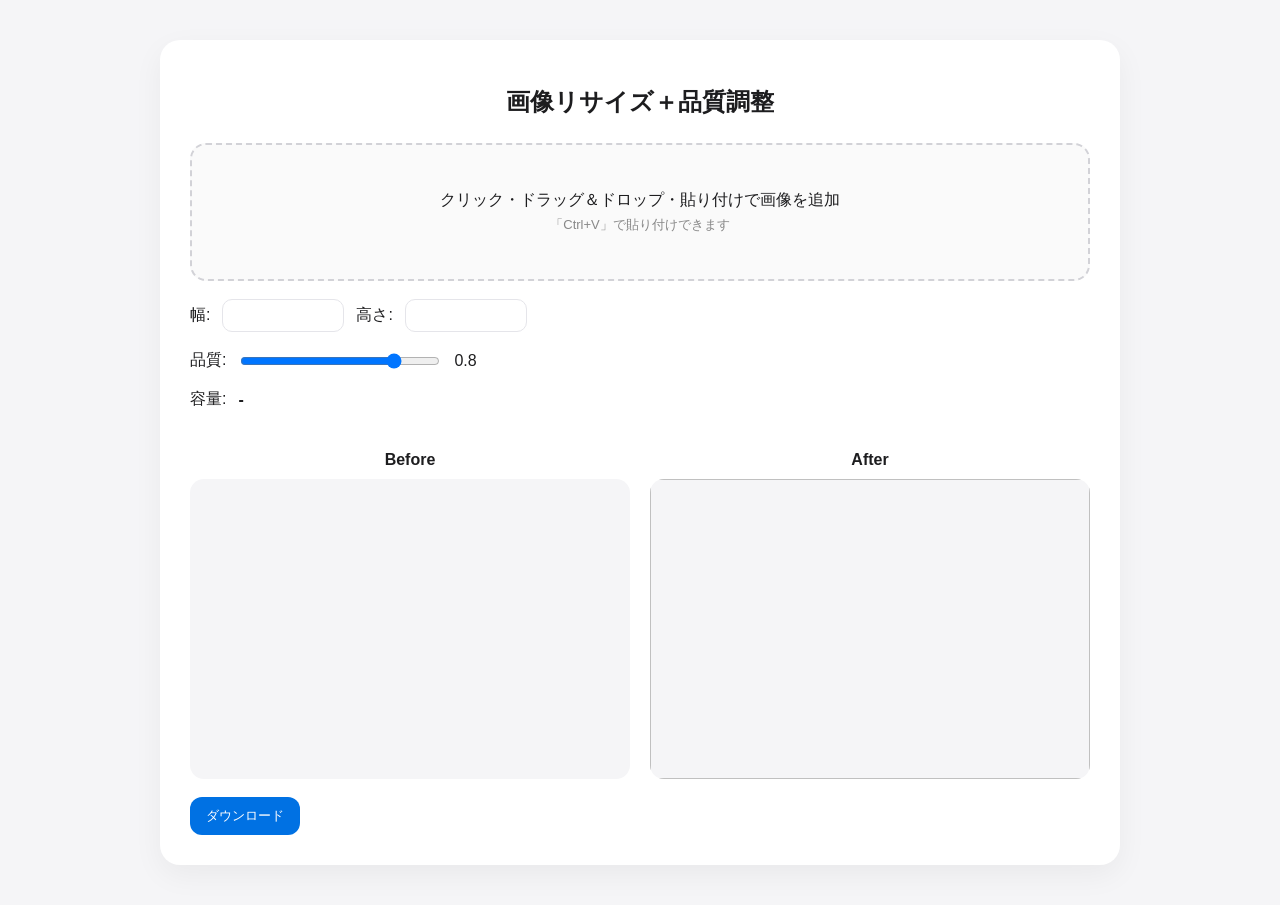
==== apps/image-tool/index.html @ 48efec0f "Add files via upload 画像ツールアップ" ====
<!DOCTYPE html>
<html lang="ja">
<head>
  <meta charset="UTF-8">
  <title>画像リサイズ</title>
  <link rel="stylesheet" href="style.css">
</head>
<body>

<div class="container">
  <h1>画像リサイズ＋品質調整</h1>

  <div class="upload-area" id="uploadArea">
    <p>クリック・ドラッグ＆ドロップ・貼り付けで画像を追加</p>
    <p class="sub">「Ctrl+V」で貼り付けできます</p>
  <!--acceptで制限する-->
  <input type="file" id="upload" accept="image/*">
</div>

  <div class="row">
    幅: <input type="number" id="width">
    高さ: <input type="number" id="height">
  </div>

  <div class="row">
    品質: <input type="range" id="quality" min="0.05" max="1" step="0.01" value="0.8">
    <span id="qualityValue">0.8</span>
  </div>

  <div class="row">
    容量: <span id="fileSize">-</span>
  </div>

  <div class="preview">
    <div>
      <p>Before</p>
      <canvas id="beforeCanvas"></canvas>
    </div>
    <div>
      <p>After</p>
      <img id="afterImage">
    </div>
  </div>

  <div class="row">
    <button onclick="downloadImage()">ダウンロード</button>
  </div>
</div>

<script src="script.js"></script>

</body>
</html>
---- apps/image-tool/style.css ----
/* ベース */
body {
  font-family: -apple-system, BlinkMacSystemFont, "Segoe UI", Roboto, sans-serif;
  background: #f5f5f7;
  margin: 0;
  padding: 40px 20px;
  color: #1d1d1f;
}

/* コンテナ */
.container {
  max-width: 900px;
  margin: auto;
  background: #fff;
  padding: 30px;
  border-radius: 20px;
  box-shadow: 0 10px 30px rgba(0,0,0,0.05);
}

/* タイトル */
h1 {
  text-align: center;
  font-size: 24px;
  margin-bottom: 25px;
  font-weight: 600;
}

/* 行 */
.row {
  margin-top: 18px;
  display: flex;
  align-items: center;
  gap: 12px;
  flex-wrap: wrap;
}

.upload-area {
  border: 2px dashed #d2d2d7;
  border-radius: 16px;
  padding: 40px 20px;
  text-align: center;
  background: #fafafa;
  cursor: pointer;
  transition: 0.2s;
}

.upload-area:hover {
  background: #f0f0f3;
}

/* ドラッグ中 */
.upload-area.dragover {
  border-color: #0071e3;
  background: #eef5ff;
}

/* テキスト */
.upload-area p {
  margin: 5px 0;
  font-weight: 500;
}

.upload-area .sub {
  font-size: 13px;
  color: #888;
}

/* inputは隠す */
.upload-area input {
  display: none;
}

/* 入力 */
input[type="number"] {
  width: 100px;
  padding: 8px 10px;
  border-radius: 10px;
  border: 1px solid #e5e5ea;
  background: #fff;
  outline: none;
}

input[type="number"]:focus {
  border-color: #0071e3;
  box-shadow: 0 0 0 3px rgba(0,113,227,0.15);
}

/* ファイル */
input[type="file"] {
  margin-bottom: 10px;
}

/* スライダー */
input[type="range"] {
  width: 200px;
}

/* ボタン */
button {
  background: #0071e3;
  color: white;
  border: none;
  padding: 10px 16px;
  border-radius: 12px;
  cursor: pointer;
  font-weight: 500;
  transition: all 0.2s ease;
}

button:hover {
  background: #0062c3;
}

button:active {
  transform: scale(0.97);
}

/* プレビュー */
.preview {
  display: flex;
  gap: 20px;
  margin-top: 25px;
  
}

.preview div {
  flex: 1;
  display: flex;
  flex-direction: column;
}

.preview canvas,
.preview img {
  width: 100%;
  height: 300px;
  object-fit: contain;
  background: #f5f5f7;
  border-radius: 14px;
}

.preview p {
  margin-bottom: 10px;
  text-align: center;
}

/* ラベル */
.preview p {
  margin-bottom: 10px;
  text-align: center;
  font-weight: 600;
  color: #1d1d1f;
}

.upload-area p {
  color: #1d1d1f;
}

/* 容量表示 */
#fileSize {
  font-weight: 600;
}
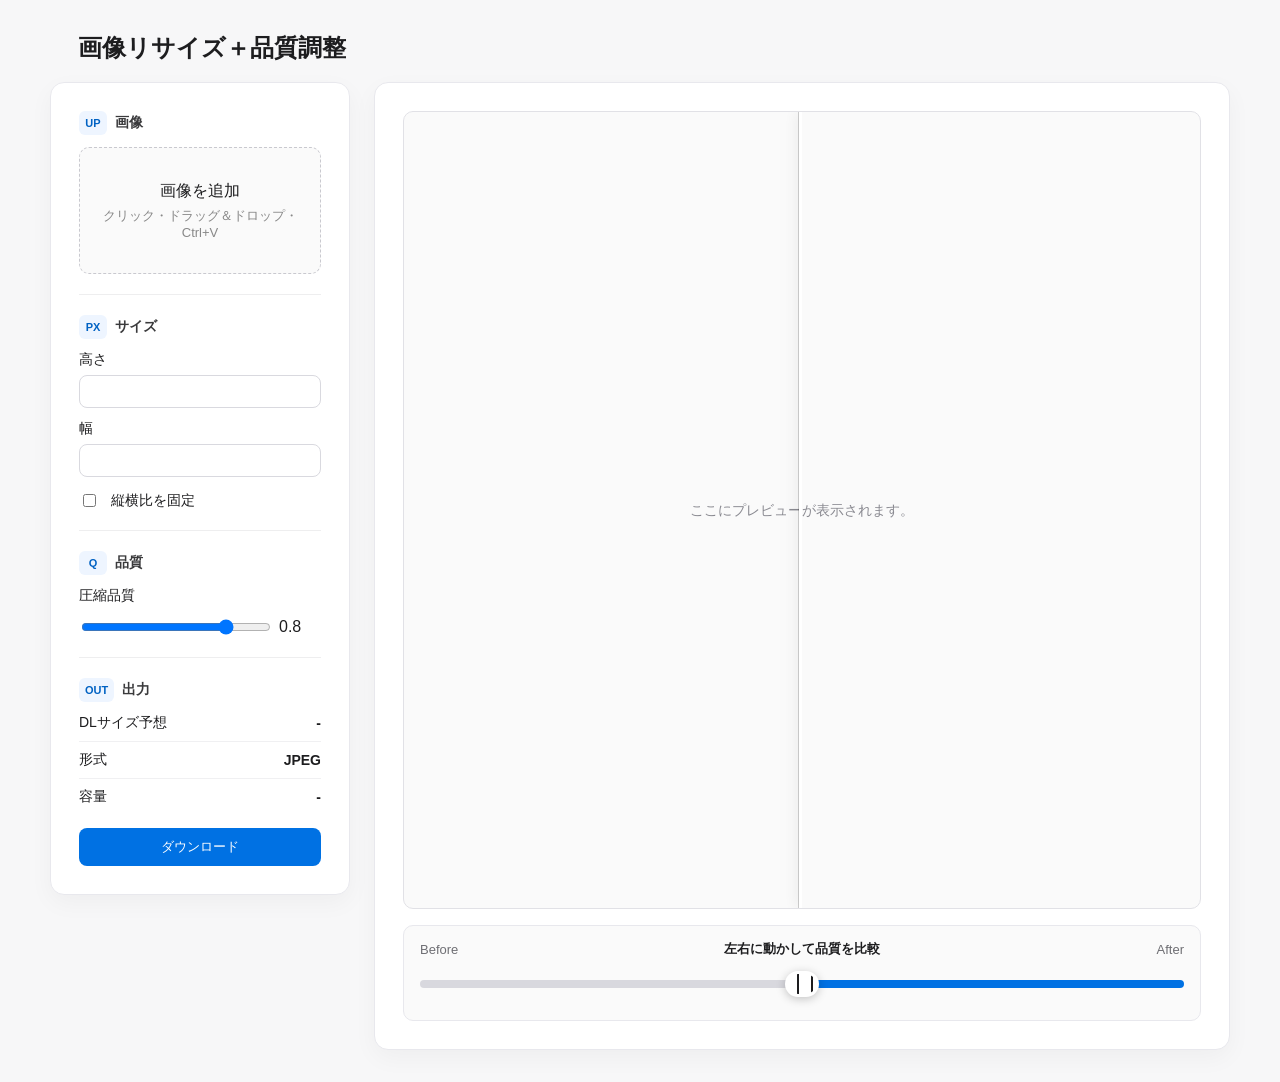
==== commit 6aee879f: "Add files via upload ReactFlowのメモツールを追加" ====
--- a/apps/image-tool/index.html
+++ b/apps/image-tool/index.html
@@ -1,53 +1,130 @@
-<!DOCTYPE html>
-<html lang="ja">
-<head>
-  <meta charset="UTF-8">
-  <title>画像リサイズ</title>
-  <link rel="stylesheet" href="style.css">
-</head>
-<body>
-
-<div class="container">
-  <h1>画像リサイズ＋品質調整</h1>
-
-  <div class="upload-area" id="uploadArea">
-    <p>クリック・ドラッグ＆ドロップ・貼り付けで画像を追加</p>
-    <p class="sub">「Ctrl+V」で貼り付けできます</p>
-  <!--acceptで制限する-->
-  <input type="file" id="upload" accept="image/*">
-</div>
-
-  <div class="row">
-    幅: <input type="number" id="width">
-    高さ: <input type="number" id="height">
-  </div>
-
-  <div class="row">
-    品質: <input type="range" id="quality" min="0.05" max="1" step="0.01" value="0.8">
-    <span id="qualityValue">0.8</span>
-  </div>
-
-  <div class="row">
-    容量: <span id="fileSize">-</span>
-  </div>
-
-  <div class="preview">
-    <div>
-      <p>Before</p>
-      <canvas id="beforeCanvas"></canvas>
-    </div>
-    <div>
-      <p>After</p>
-      <img id="afterImage">
-    </div>
-  </div>
-
-  <div class="row">
-    <button onclick="downloadImage()">ダウンロード</button>
-  </div>
-</div>
-
-<script src="script.js"></script>
-
-</body>
-</html>+<!DOCTYPE html>
+<html lang="ja">
+<head>
+  <meta charset="UTF-8">
+  <title>画像リサイズ</title>
+  <link rel="stylesheet" href="style.css">
+</head>
+<body>
+
+<!-- タイトル -->
+<header class="app-header">
+  <div class="app-header-inner">
+    <h1>画像リサイズ＋品質調整</h1>
+  </div>
+</header>
+
+<!--
+  PCでは左が操作エリア、右がプレビューエリアになります。
+  2カラムのレイアウト
+-->
+<div class="app">
+  <!-- 左側の操作パネル -->
+  <aside class="sidebar">
+    <!-- 画像を追加するエリア。クリック、ドラッグ&ドロップ、貼り付けに対応します。 -->
+    <div class="tool-section">
+      <div class="section-title">
+        <span class="icon">UP</span>
+        <span>画像</span>
+      </div>
+
+      <div class="upload-area" id="uploadArea">
+        <p>画像を追加</p>
+        <p class="sub">クリック・ドラッグ＆ドロップ・Ctrl+V</p>
+
+        <!-- 実際のファイル選択inputです。見た目はupload-areaで作るので hidden にしています。 -->
+        <input type="file" id="upload" accept="image/*" hidden>
+      </div>
+    </div>
+
+    <!-- ダウンロード時の画像サイズを入力するエリアです。 -->
+    <div class="tool-section">
+      <div class="section-title">
+        <span class="icon">PX</span>
+        <span>サイズ</span>
+      </div>
+
+      <div class="control-group">
+        <label>高さ <input type="number" id="height" min="1"></label>
+        <label>幅 <input type="number" id="width" min="1"></label>
+      </div>
+
+      <label class="check-row">
+        <input type="checkbox" id="lockRatio">
+        縦横比を固定
+      </label>
+    </div>
+
+    <!-- 品質を調整するエリア -->
+    <div class="tool-section">
+      <div class="section-title">
+        <span class="icon">Q</span>
+        <span>品質</span>
+      </div>
+
+      <div class="control-group">
+        <label for="quality">圧縮品質</label>
+        <div class="range-row">
+          <input type="range" id="quality" min="0.05" max="1" step="0.01" value="0.8">
+          <span id="qualityValue">0.8</span>
+        </div>
+      </div>
+    </div>
+
+    <!-- 現在の設定でダウンロードされる画像の情報を表示 -->
+    <div class="tool-section">
+      <div class="section-title">
+        <span class="icon">OUT</span>
+        <span>出力</span>
+      </div>
+
+      <div class="output-list">
+        <div class="info-row">
+          <span>DLサイズ予想</span>
+          <strong id="estimatedSize">-</strong>
+        </div>
+        <div class="info-row">
+          <span>形式</span>
+          <strong>JPEG</strong>
+        </div>
+        <div class="info-row">
+          <span>容量</span>
+          <strong id="fileSize">-</strong>
+        </div>
+      </div>
+    </div>
+
+    <button id="downloadBtn">ダウンロード</button>
+  </aside>
+
+  <!-- 右側のプレビューエリア。元画像と変換後画像を重ねて比較します。 -->
+  <main class="preview-panel">
+    <div class="compare">
+      <!-- 画像がまだ選ばれていないときだけ表示されるメッセージ -->
+      <p class="preview-placeholder">ここにプレビューが表示されます。</p>
+
+      <!-- 元画像です。下側に表示されます。 -->
+      <img id="beforeImage" alt="元画像">
+
+      <!-- 変換後画像です。overlayの幅を変えることでBefore/Afterを比較。 -->
+      <div class="overlay">
+        <img id="afterImage" alt="変換後の画像">
+      </div>
+    </div>
+
+    <!-- 比較用スライダーです。動かすと overlay の幅が変わります。 -->
+    <div class="compare-control">
+      <div class="compare-labels">
+        <span>Before</span>
+        <span>左右に動かして品質を比較</span>
+        <span>After</span>
+      </div>
+      <input type="range" id="compareSlider" min="0" max="100" value="50">
+    </div>
+  </main>
+</div>
+
+<script src="script.js"></script>
+
+</body>
+</html>
--- a/apps/image-tool/style.css
+++ b/apps/image-tool/style.css
@@ -1,46 +1,175 @@
-/* ベース */
-body {
-  font-family: -apple-system, BlinkMacSystemFont, "Segoe UI", Roboto, sans-serif;
-  background: #f5f5f7;
-  margin: 0;
-  padding: 40px 20px;
-  color: #1d1d1f;
-}
-
-/* コンテナ */
-.container {
-  max-width: 900px;
-  margin: auto;
-  background: #fff;
-  padding: 30px;
-  border-radius: 20px;
-  box-shadow: 0 10px 30px rgba(0,0,0,0.05);
-}
-
-/* タイトル */
-h1 {
-  text-align: center;
-  font-size: 24px;
-  margin-bottom: 25px;
-  font-weight: 600;
-}
-
-/* 行 */
-.row {
-  margin-top: 18px;
-  display: flex;
-  align-items: center;
-  gap: 12px;
-  flex-wrap: wrap;
-}
-
-.upload-area {
-  border: 2px dashed #d2d2d7;
-  border-radius: 16px;
-  padding: 40px 20px;
-  text-align: center;
-  background: #fafafa;
-  cursor: pointer;
+/* ベース */
+* {
+  /* paddingやborderを含めて幅を計算すると、レイアウトが崩れにくくなります。 */
+  box-sizing: border-box;
+}
+
+body {
+  font-family: -apple-system, BlinkMacSystemFont, "Segoe UI", Roboto, sans-serif;
+  background: #f7f7f8;
+  margin: 0;
+  padding: 32px 20px;
+  color: #1d1d1f;
+}
+
+.app-header,
+.app {
+  /* 画面が広すぎると読みにくいので最大幅を決め、中央に寄せています。 */
+  width: min(1180px, 100%);
+  margin: auto;
+}
+
+.app-header {
+  margin-bottom: 18px;
+}
+
+.app-header-inner {
+  /* h1の左端をサイドバー内の要素と近い位置にそろえます。 */
+  padding-left: 28px;
+}
+
+/* レイアウト */
+.app {
+  /* 左300pxを操作パネル、右を残り全部のプレビュー領域にします。 */
+  display: grid;
+  grid-template-columns: 300px minmax(0, 1fr);
+  gap: 24px;
+}
+
+.sidebar,
+.preview-panel {
+  background: #fff;
+  padding: 28px;
+  border: 1px solid #e8e8ed;
+  border-radius: 14px;
+  box-shadow: 0 8px 24px rgba(0,0,0,0.04);
+}
+
+.sidebar {
+  align-self: start;
+  /* PCでスクロールしても操作パネルが上に残るようにしています。 */
+  position: sticky;
+  top: 24px;
+}
+
+.preview-panel {
+  /* grid内の画像やスライダーが横にはみ出しにくくなります。 */
+  min-width: 0;
+}
+
+/* タイトル */
+h1 {
+  text-align: left;
+  font-size: 24px;
+  line-height: 1.35;
+  margin: 0;
+  font-weight: 600;
+}
+
+/* 操作 */
+.tool-section {
+  /* 操作を「画像」「サイズ」「品質」「出力」のまとまりに分けます。 */
+  padding-top: 20px;
+  margin-top: 20px;
+  border-top: 1px solid #eeeeef;
+}
+
+.tool-section:first-child {
+  padding-top: 0;
+  margin-top: 0;
+  border-top: 0;
+}
+
+.section-title {
+  display: flex;
+  align-items: center;
+  gap: 8px;
+  margin-bottom: 12px;
+  color: #3a3a3c;
+  font-size: 14px;
+  font-weight: 600;
+}
+
+.icon {
+  /* 本物の画像アイコンではなく、短い文字をアイコン風に見せています。 */
+  display: inline-grid;
+  place-items: center;
+  min-width: 28px;
+  height: 24px;
+  padding: 0 6px;
+  border-radius: 6px;
+  background: #eef5ff;
+  color: #0062c3;
+  font-size: 11px;
+  font-weight: 700;
+  line-height: 1;
+}
+
+.control-group {
+  display: flex;
+  flex-direction: column;
+  align-items: stretch;
+  gap: 12px;
+}
+
+.control-group label,
+.check-row,
+.info-row {
+  font-size: 14px;
+}
+
+.control-group label {
+  display: flex;
+  flex-direction: column;
+  gap: 6px;
+}
+
+.check-row {
+  display: flex;
+  align-items: center;
+  gap: 12px;
+  margin-top: 14px;
+}
+
+.info-row {
+  display: flex;
+  align-items: center;
+  justify-content: space-between;
+  gap: 12px;
+  padding: 9px 0;
+  margin-top: 0;
+  border-bottom: 1px solid #f0f0f2;
+}
+
+.info-row:first-child {
+  padding-top: 0;
+}
+
+.info-row:last-child {
+  padding-bottom: 0;
+  border-bottom: 0;
+}
+
+.output-list {
+  font-size: 14px;
+}
+
+.range-row {
+  /* スライダーと現在値を横並びにします。 */
+  display: grid;
+  grid-template-columns: minmax(0, 1fr) 42px;
+  align-items: center;
+  gap: 10px;
+}
+
+.upload-area {
+  /* ファイルinputを直接見せず、このエリアをクリックできる見た目にしています。 */
+  border: 1px dashed #c9c9cf;
+  border-radius: 10px;
+  padding: 28px 16px;
+  text-align: center;
+  background: #fafafa;
+  cursor: pointer;
   transition: 0.2s;
 }
 
@@ -71,14 +200,14 @@
 }
 
 /* 入力 */
-input[type="number"] {
-  width: 100px;
-  padding: 8px 10px;
-  border-radius: 10px;
-  border: 1px solid #e5e5ea;
-  background: #fff;
-  outline: none;
-}
+input[type="number"] {
+  width: 100%;
+  padding: 8px 10px;
+  border-radius: 8px;
+  border: 1px solid #d9d9df;
+  background: #fff;
+  outline: none;
+}
 
 input[type="number"]:focus {
   border-color: #0071e3;
@@ -91,20 +220,27 @@
 }
 
 /* スライダー */
-input[type="range"] {
-  width: 200px;
-}
+input[type="range"] {
+  width: 200px;
+  max-width: 100%;
+}
+
+.range-row input[type="range"] {
+  width: 100%;
+}
 
 /* ボタン */
-button {
-  background: #0071e3;
-  color: white;
-  border: none;
-  padding: 10px 16px;
-  border-radius: 12px;
-  cursor: pointer;
-  font-weight: 500;
-  transition: all 0.2s ease;
+button {
+  width: 100%;
+  margin-top: 22px;
+  background: #0071e3;
+  color: white;
+  border: none;
+  padding: 10px 16px;
+  border-radius: 8px;
+  cursor: pointer;
+  font-weight: 500;
+  transition: all 0.2s ease;
 }
 
 button:hover {
@@ -115,47 +251,225 @@
   transform: scale(0.97);
 }
 
-/* プレビュー */
-.preview {
-  display: flex;
-  gap: 20px;
-  margin-top: 25px;
-  
-}
-
-.preview div {
-  flex: 1;
-  display: flex;
-  flex-direction: column;
-}
-
-.preview canvas,
-.preview img {
+/* 画像表示部分 */
+.compare {
+  /* Before画像とAfter画像を同じ場所に重ねるため、基準位置にします。 */
+  position: relative;
+  display: grid;
+  place-items: center;
+  overflow: hidden;
+  margin-top: 0;
+  width: 100%;
+  aspect-ratio: 1 / 1;
+  background: #fafafa;
+  border: 1px solid #e1e1e6;
+  border-radius: 10px;
+}
+
+.compare.has-image {
+  /* 画像があるときは、固定の正方形ではなく画像の自然な高さにします。 */
+  display: block;
+  aspect-ratio: auto;
+  background: transparent;
+}
+
+.preview-placeholder {
+  /* 画像未選択時のメッセージをプレビュー枠の中央に置きます。 */
+  position: absolute;
+  inset: 50% auto auto 50%;
+  transform: translate(-50%, -50%);
+  margin: 0;
+  color: #8a8a91;
+  font-size: 14px;
+  line-height: 1.5;
+  text-align: center;
+  white-space: nowrap;
+}
+
+.compare.has-image .preview-placeholder {
+  display: none;
+}
+
+/* 両方の画像を完全一致 */
+.compare img {
   width: 100%;
-  height: 300px;
-  object-fit: contain;
-  background: #f5f5f7;
-  border-radius: 14px;
-}
-
-.preview p {
-  margin-bottom: 10px;
-  text-align: center;
-}
-
-/* ラベル */
-.preview p {
-  margin-bottom: 10px;
-  text-align: center;
-  font-weight: 600;
-  color: #1d1d1f;
-}
+  height: auto;
+  display: block;
+}
+
+.compare img:not([src]) {
+  /* srcが空のimgは壊れた画像アイコンやalt文字が出るので隠します。 */
+  visibility: hidden;
+}
+
+/* 上に重ねる */
+.overlay {
+  /* After画像を上に重ね、幅だけ変えてBefore/Afterを比較します。 */
+  position: absolute;
+  top: 0;
+  left: 0;
+  width: 50%;
+  height: 100%;
+  overflow: hidden;
+}
+
+.overlay::after {
+  /* BeforeとAfterの境界線です。スライダーで動く位置を見やすくします。 */
+  content: "";
+  position: absolute;
+  top: 0;
+  right: 0;
+  width: 3px;
+  height: 100%;
+  background: #fff;
+  box-shadow: 0 0 0 1px rgba(0,0,0,0.18), 0 0 14px rgba(0,0,0,0.2);
+}
+
+.overlay img {
+  /* overlayの幅が変わっても、After画像自体は縮めずに切り抜きます。 */
+  width: auto;
+  height: 100%;
+  max-width: none;
+  display: block;
+}
+/* 下の画像 */
+.base {
+  width: 100%;
+  display: block;
+}
+
+.compare-control {
+  /* 比較スライダーをただのinputではなく、比較用の操作部品に見せます。 */
+  margin-top: 16px;
+  padding: 14px 16px 16px;
+  background: #fafafa;
+  border: 1px solid #e8e8ed;
+  border-radius: 10px;
+}
+
+.compare-labels {
+  display: grid;
+  grid-template-columns: 1fr auto 1fr;
+  align-items: center;
+  gap: 12px;
+  margin-bottom: 10px;
+  color: #6e6e73;
+  font-size: 13px;
+}
+
+.compare-labels span:first-child {
+  text-align: left;
+}
+
+.compare-labels span:nth-child(2) {
+  color: #1d1d1f;
+  font-weight: 600;
+}
+
+.compare-labels span:last-child {
+  text-align: right;
+}
+
+#compareSlider {
+  /* ブラウザ標準の見た目を消して、自分でスライダーをデザインします。 */
+  appearance: none;
+  width: 100%;
+  height: 32px;
+  margin: 0;
+  background: transparent;
+  cursor: ew-resize;
+}
+
+#compareSlider::-webkit-slider-runnable-track {
+  /* ChromeやEdge向けのスライダーの線です。JSから色の境界位置を変えます。 */
+  height: 8px;
+  border-radius: 999px;
+  background: linear-gradient(90deg, #d8d8de 0 var(--compare-position, 50%), #0071e3 var(--compare-position, 50%) 100%);
+}
+
+#compareSlider::-webkit-slider-thumb {
+  /* ChromeやEdge向けのスライダーのつまみです。左右に動かすことを表現しています。 */
+  appearance: none;
+  width: 34px;
+  height: 26px;
+  margin-top: -9px;
+  border: 3px solid #fff;
+  border-radius: 999px;
+  background:
+    linear-gradient(90deg, transparent 0 9px, #1d1d1f 9px 11px, transparent 11px 23px, #1d1d1f 23px 25px, transparent 25px),
+    #fff;
+  box-shadow: 0 2px 10px rgba(0,0,0,0.22);
+}
+
+#compareSlider::-moz-range-track {
+  /* Firefox向けのスライダーの線です。 */
+  height: 8px;
+  border-radius: 999px;
+  background: linear-gradient(90deg, #d8d8de 0 var(--compare-position, 50%), #0071e3 var(--compare-position, 50%) 100%);
+}
+
+#compareSlider::-moz-range-thumb {
+  /* Firefox向けのスライダーのつまみです。 */
+  width: 34px;
+  height: 26px;
+  border: 3px solid #fff;
+  border-radius: 999px;
+  background: #fff;
+  box-shadow: 0 2px 10px rgba(0,0,0,0.22);
+  cursor: ew-resize;
+}
+
 
 .upload-area p {
   color: #1d1d1f;
 }
 
-/* 容量表示 */
-#fileSize {
-  font-weight: 600;
-}+#fileSize {
+  font-weight: 600;
+}
+
+@media (max-width: 760px) {
+  /* 画面が狭いときは、2カラムをやめて縦並びにします。 */
+  body {
+    padding: 16px;
+  }
+
+  .app-header,
+  .app {
+    width: 100%;
+  }
+
+  .app-header-inner {
+    padding-left: 0;
+  }
+
+  .app {
+    grid-template-columns: 1fr;
+    gap: 16px;
+  }
+
+  .sidebar,
+  .preview-panel {
+    padding: 20px;
+  }
+
+  .sidebar {
+    position: static;
+  }
+
+  h1 {
+    font-size: 22px;
+  }
+
+  .compare-labels {
+    display: flex;
+    flex-wrap: wrap;
+    justify-content: space-between;
+  }
+
+  .compare-labels span:nth-child(2) {
+    order: -1;
+    width: 100%;
+    text-align: center;
+  }
+}
